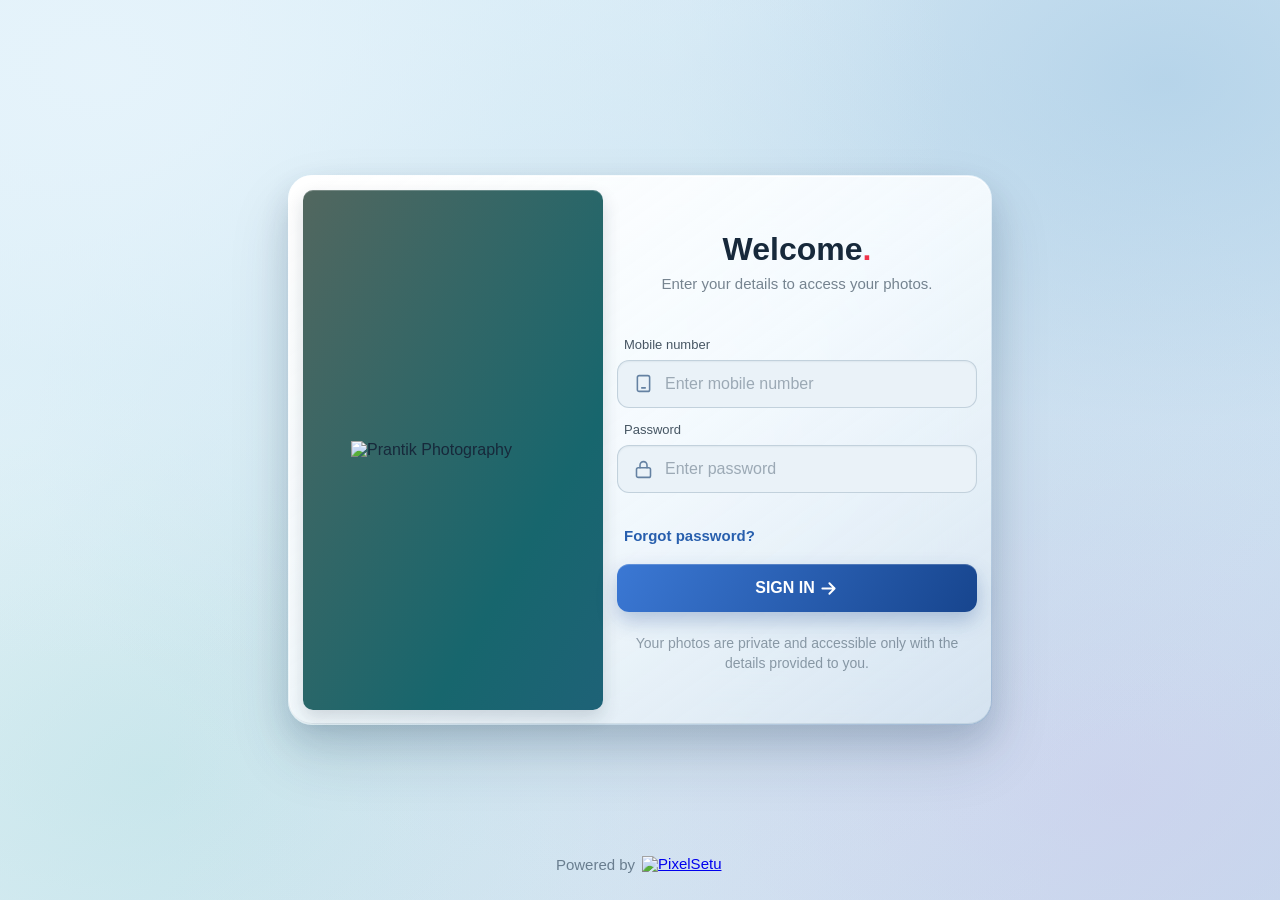
==== login.html @ f002006b "Add files via upload" ====
<!doctype html>
<html lang="en">
<head>
  <meta charset="UTF-8">
  <meta name="viewport" content="width=device-width, initial-scale=1.0, viewport-fit=cover">
  <meta name="theme-color" content="#102b60">
  <title>Login — Prantik Photography</title>
  <style>
    * { box-sizing: border-box; }

    html {
      min-height: 100%;
      background: #beddf1;
    }

    body {
      position: relative;
      min-width: 320px;
      min-height: 100svh;
      margin: 0;
      color: #17293b;
      background:
        radial-gradient(ellipse at 8% 8%, rgba(229, 243, 251, .94) 0%, rgba(218, 238, 248, .66) 25%, transparent 51%),
        radial-gradient(ellipse at 91% 9%, rgba(171, 205, 230, .72) 0%, rgba(200, 224, 240, .42) 30%, transparent 58%),
        radial-gradient(ellipse at 88% 88%, rgba(210, 197, 235, .42) 0%, rgba(226, 217, 243, .2) 34%, transparent 61%),
        radial-gradient(ellipse at 12% 86%, rgba(174, 222, 220, .4) 0%, rgba(207, 238, 235, .2) 33%, transparent 59%),
        radial-gradient(ellipse at 52% 48%, rgba(223, 239, 248, .58) 0%, rgba(184, 211, 228, .24) 38%, transparent 67%),
        linear-gradient(135deg, #f1f8fc 0%, #d8eaf5 48%, #c2dced 100%);
      background-attachment: scroll;
      background-size: cover;
      font-family: "SF Pro Text", "SF Pro Display", -apple-system, BlinkMacSystemFont, "Segoe UI", Arial, sans-serif;
      -webkit-tap-highlight-color: transparent;
      -webkit-user-select: none;
      user-select: none;
      -webkit-touch-callout: none;
    }

    button,
    input { font: inherit; }

    .login-main {
      position: relative;
      z-index: 1;
      width: 100%;
      min-height: 100svh;
      display: grid;
      place-items: center;
      padding: max(24px, env(safe-area-inset-top)) 18px max(24px, env(safe-area-inset-bottom));
    }

.login-card {
      position: relative;
      z-index: 2;
      width: 100%;
      margin: 0 auto;
      padding: 24px 18px 18px;
      border: 1.5px solid transparent;
      border-radius: 27px;
      background:
        linear-gradient(145deg, rgba(255, 255, 255, .8), rgba(238, 247, 253, .68)) padding-box,
        linear-gradient(145deg, rgba(255, 255, 255, .98) 0%, rgba(255, 255, 255, .62) 48%, rgba(91, 132, 164, .42) 100%) border-box;
      box-shadow:
        inset 0 1px 0 rgba(255, 255, 255, .98),
        inset 1px 0 0 rgba(255, 255, 255, .52),
        inset 0 -1px 0 rgba(66, 98, 125, .13),
        0 14px 32px rgba(27, 61, 91, .17),
        0 30px 62px rgba(25, 57, 88, .14);
      -webkit-backdrop-filter: blur(30px) saturate(145%);
      backdrop-filter: blur(30px) saturate(145%);
    }

    .login-stack {
      position: relative;
      width: min(calc(100% - 14px), 365px);
    }

    .powered-by {
      position: fixed;
      z-index: 3;
      top: auto;
      bottom: max(28px, env(safe-area-inset-bottom));
      left: 50%;
      width: max-content;
      margin: 0;
      display: flex;
      align-items: center;
      justify-content: center;
      gap: 7px;
      gap: 7px;
      color: rgba(29, 52, 72, .58);
      font-size: 15px;
      line-height: 1;
      transform: translateX(-50%);
    }

    .powered-by img {
      display: block;
      width: 82px;
      height: auto;
    }

    .powered-by a {
      display: inline-flex;
      align-items: center;
    }

    .login-card h2 {
      margin: 0 0 5px;
      text-align: center;
      font-size: 24px;
    }

    .welcome-period { color: #ef3349; }

    .card-logo {
      height: 118px;
      margin: -12px -6px 25px;
      display: grid;
      place-items: center;
      border-radius: 20px;
      background: linear-gradient(
        120deg,
        #52675f,
        #17666d,
        #285c86,
        #59417e,
        #823f55,
        #9a5837,
        #17666d,
        #52675f
      );
      background-size: 500% 500%;
      box-shadow:
        inset 0 1px 0 rgba(255, 255, 255, .22),
        0 8px 18px rgba(17, 39, 53, .16);
      animation: logo-gradient-flow 14s ease-in-out infinite;
    }

    @keyframes logo-gradient-flow {
      0% { background-position: 0% 50%; }
      50% { background-position: 100% 50%; }
      100% { background-position: 0% 50%; }
    }

    .card-logo img {
      display: block;
      width: 156px;
      height: auto;
    }

    .login-card > p {
      margin: 0 0 25px;
      color: rgba(38, 58, 76, .62);
      text-align: center;
      font-size: 14px;
    }

    .field {
      display: grid;
      gap: 8px;
      margin-bottom: 14px;
    }

    .field label {
      padding-left: 7px;
      color: rgba(20, 39, 55, .78);
      font-size: 13px;
      font-weight: 500;
    }

    .input-wrap {
      height: 48px;
      display: flex;
      align-items: center;
      gap: 11px;
      padding: 0 15px;
      border: 1px solid rgba(74, 108, 136, .25);
      border-radius: 12px;
      background: #eaf2f8;
      box-shadow: inset 0 1px 2px rgba(30, 62, 88, .06);
      transition: border-color .2s ease, box-shadow .2s ease, background .2s ease;
    }

    .input-wrap:focus-within {
      border-color: #3974c9;
      background: #f5f9fc;
      box-shadow: 0 0 0 3px rgba(50, 106, 194, .13);
    }

    .input-wrap svg {
      flex: 0 0 auto;
      width: 21px;
      height: 21px;
      fill: none;
      stroke: #315781;
      stroke-width: 1.8;
      stroke-linecap: round;
      stroke-linejoin: round;
      opacity: .72;
    }

    .input-wrap input {
      width: 100%;
      min-width: 0;
      height: 100%;
      padding: 0;
      border: 0;
      outline: 0;
      color: #15283b;
      background: transparent;
      font-size: 16px;
      -webkit-user-select: text;
      user-select: text;
      -webkit-touch-callout: default;
    }

    .input-wrap input::placeholder { color: rgba(48, 70, 88, .42); }

    .login-button {
      position: relative;
      width: 100%;
      height: 48px;
      margin-top: 0;
      display: flex;
      align-items: center;
      justify-content: center;
      gap: 3px;
      border: 0;
      border-radius: 12px;
      color: #fff;
      background: linear-gradient(120deg, #3b78d4, #17458e);
      box-shadow: 0 9px 20px rgba(24, 68, 138, .27), inset 0 1px 0 rgba(255, 255, 255, .2);
      font-weight: 700;
      letter-spacing: normal;
      text-transform: uppercase;
      cursor: pointer;
      transition: transform .16s ease, filter .2s ease;
    }

    .login-button svg {
      position: static;
      width: 21px;
      height: 21px;
      fill: none;
      stroke: currentColor;
      stroke-width: 2.2;
      stroke-linecap: round;
      stroke-linejoin: round;
    }

    .forgot-password {
      width: max-content;
      height: 56px;
      margin: 0 auto 0 7px;
      padding: 0;
      display: grid;
      place-items: center;
      border: 0;
      color: #285fae;
      background: transparent;
      font-size: 15px;
      font-weight: 700;
      cursor: pointer;
    }

    .forgot-password:active { opacity: .62; }

    .login-button:active { transform: scale(.98); }
    .login-button:hover { filter: brightness(1.06); }

    .login-card > .login-note {
      margin: 18px 0 0;
      color: rgba(38, 58, 76, .48);
      text-align: center;
      font-size: 14px;
      line-height: 1.45;
    }

    @media (max-width: 899px) {
      html,
      body {
        width: 100%;
        height: 100%;
        min-height: 0;
        overflow: hidden;
      }

      .login-main {
        height: 100%;
        min-height: 0;
        overflow-x: hidden;
        overflow-y: auto;
        overscroll-behavior: none;
        -webkit-overflow-scrolling: touch;
      }

      .login-card {
        transform: translateY(-28px);
      }
    }

    @media (min-width: 900px) {
      body,
      .login-main {
        min-height: 100dvh;
      }

      body {
        background-attachment: fixed;
      }

      .login-main {
        padding: 40px;
      }

      .login-stack {
        width: min(calc(100% - 40px), 704px);
      }

      .login-card {
        display: grid;
        grid-template-columns: minmax(0, 300px) minmax(0, 360px);
        column-gap: 14px;
        align-items: center;
        padding: 14px;
        border-radius: 24px;
      }

      .login-card > :not(.card-logo) {
        grid-column: 2;
        width: min(100%, 360px);
        justify-self: center;
      }

      .card-logo {
        grid-column: 1;
        grid-row: 1 / span 7;
        align-self: stretch;
        min-height: 520px;
        height: auto;
        margin: 0;
        border-radius: 10px;
      }

      .card-logo img {
        width: min(68%, 275px);
      }

      .login-card h2 {
        align-self: end;
        margin: 54px 0 7px;
        font-size: 32px;
        transform: translateY(-14px);
      }

      .login-card > p {
        margin-bottom: 30px;
        font-size: 15px;
      }

      .login-card > h2 + p {
        transform: translateY(-14px);
      }

      .field {
        width: 100%;
      }

      .forgot-password {
        margin-left: 0;
        padding-left: 7px;
        justify-items: start;
      }

      .login-card > .login-note {
        align-self: start;
        margin: 20px 8px 36px;
      }
    }

    @media (min-width: 900px) and (max-height: 720px) {
      html,
      body {
        width: 100%;
        height: 100%;
        min-height: 0;
        overflow: hidden;
      }

      .login-main {
        height: 100%;
        min-height: 0;
        padding: 12px 24px;
        overflow: hidden;
      }

      .login-stack {
        width: min(calc(100% - 24px), 630px);
      }

      .login-card {
        grid-template-columns: minmax(0, 265px) minmax(0, 325px);
        column-gap: 12px;
        padding: 10px;
        border-radius: 20px;
        transform: scale(var(--tablet-login-scale, 1));
        transform-origin: center;
      }

      .card-logo {
        min-height: 390px;
        border-radius: 10px;
      }

      .card-logo img {
        width: min(66%, 205px);
      }

      .login-card > :not(.card-logo) {
        width: min(100%, 325px);
      }

      .login-card h2 {
        margin: 12px 0 4px;
        font-size: 27px;
        transform: none;
      }

      .login-card > h2 + p {
        margin-bottom: 16px;
        font-size: 13px;
        transform: none;
      }

      .field {
        gap: 5px;
        margin-bottom: 9px;
      }

      .field label { font-size: 12px; }

      .input-wrap,
      .login-button {
        height: 42px;
      }

      .forgot-password {
        height: 38px;
        font-size: 13px;
      }

      .login-card > .login-note {
        margin: 11px 6px 8px;
        font-size: 12px;
        line-height: 1.35;
      }

      .powered-by {
        bottom: max(8px, env(safe-area-inset-bottom));
        padding: 14px 0 9px;
        font-size: 12px;
      }

      .powered-by img { width: 68px; }
    }

    @media (max-width: 380px) {
      .login-main { padding-inline: 14px; }
      .login-card { padding: 25px 18px 18px; border-radius: 25px; }
      .login-card h2 { font-size: 23px; }
      .input-wrap,
      .login-button { height: 48px; }
    }
  </style>
</head>
<body>
  <main class="login-main">
    <div class="login-stack">
      <form class="login-card" id="login-form">
      <div class="card-logo">
        <img src="https://ik.imagekit.io/d3ycnoiwd/PrantikWebsite/logo.png" alt="Prantik Photography">
      </div>
      <h2>Welcome<span class="welcome-period">.</span></h2>
      <p>Enter your details to access your photos.</p>

      <div class="field">
        <label for="mobile-number">Mobile number</label>
        <div class="input-wrap">
          <svg viewBox="0 0 24 24" aria-hidden="true"><path d="M7 3h10a2 2 0 0 1 2 2v14a2 2 0 0 1-2 2H7a2 2 0 0 1-2-2V5a2 2 0 0 1 2-2Z"/><path d="M10 17h4"/></svg>
          <input id="mobile-number" name="mobile" type="tel" inputmode="numeric" autocomplete="tel" placeholder="Enter mobile number" required>
        </div>
      </div>

      <div class="field">
        <label for="password">Password</label>
        <div class="input-wrap">
          <svg viewBox="0 0 24 24" aria-hidden="true"><rect x="4" y="10" width="16" height="11" rx="2"/><path d="M8 10V7a4 4 0 0 1 8 0v3"/></svg>
          <input id="password" name="password" type="password" autocomplete="current-password" placeholder="Enter password" required>
        </div>
      </div>

      <button class="forgot-password" type="button">Forgot password?</button>
      <button class="login-button" type="submit">
        <span>Sign In</span>
        <svg viewBox="0 0 24 24" aria-hidden="true"><path d="M5 12h14M13 6l6 6-6 6"/></svg>
      </button>
      <p class="login-note">Your photos are private and accessible only with the details provided to you.</p>
      </form>
      <div class="powered-by">
        <span>Powered by</span>
        <a href="https://pixelsetu.com" target="_blank" rel="noopener noreferrer" aria-label="Visit PixelSetu">
          <img src="https://ik.imagekit.io/d3ycnoiwd/PrantikWebsite/PixelSetu-low.png" alt="PixelSetu">
        </a>
      </div>
    </div>
  </main>

  <script>
    const tabletLandscapeQuery = window.matchMedia("(min-width: 900px) and (max-height: 720px)");

    function syncTabletLoginScale() {
      if (!tabletLandscapeQuery.matches) {
        document.documentElement.style.removeProperty("--tablet-login-scale");
        return;
      }

      const availableHeight = window.visualViewport?.height || window.innerHeight;
      const scale = Math.min(1, Math.max(.68, (availableHeight - 128) / 410));
      document.documentElement.style.setProperty("--tablet-login-scale", scale.toFixed(3));
    }

    tabletLandscapeQuery.addEventListener("change", syncTabletLoginScale);
    window.addEventListener("resize", syncTabletLoginScale, { passive: true });
    window.visualViewport?.addEventListener("resize", syncTabletLoginScale, { passive: true });
    syncTabletLoginScale();

    document.addEventListener("contextmenu", event => {
      if (!event.target.closest("input")) event.preventDefault();
    });

    document.querySelector(".forgot-password").addEventListener("click", () => {
      document.dispatchEvent(new CustomEvent("login:forgot-password"));
    });

    document.querySelector("#login-form").addEventListener("submit", event => {
      event.preventDefault();
      window.location.href = "index.html";
    });
  </script>
</body>
</html>
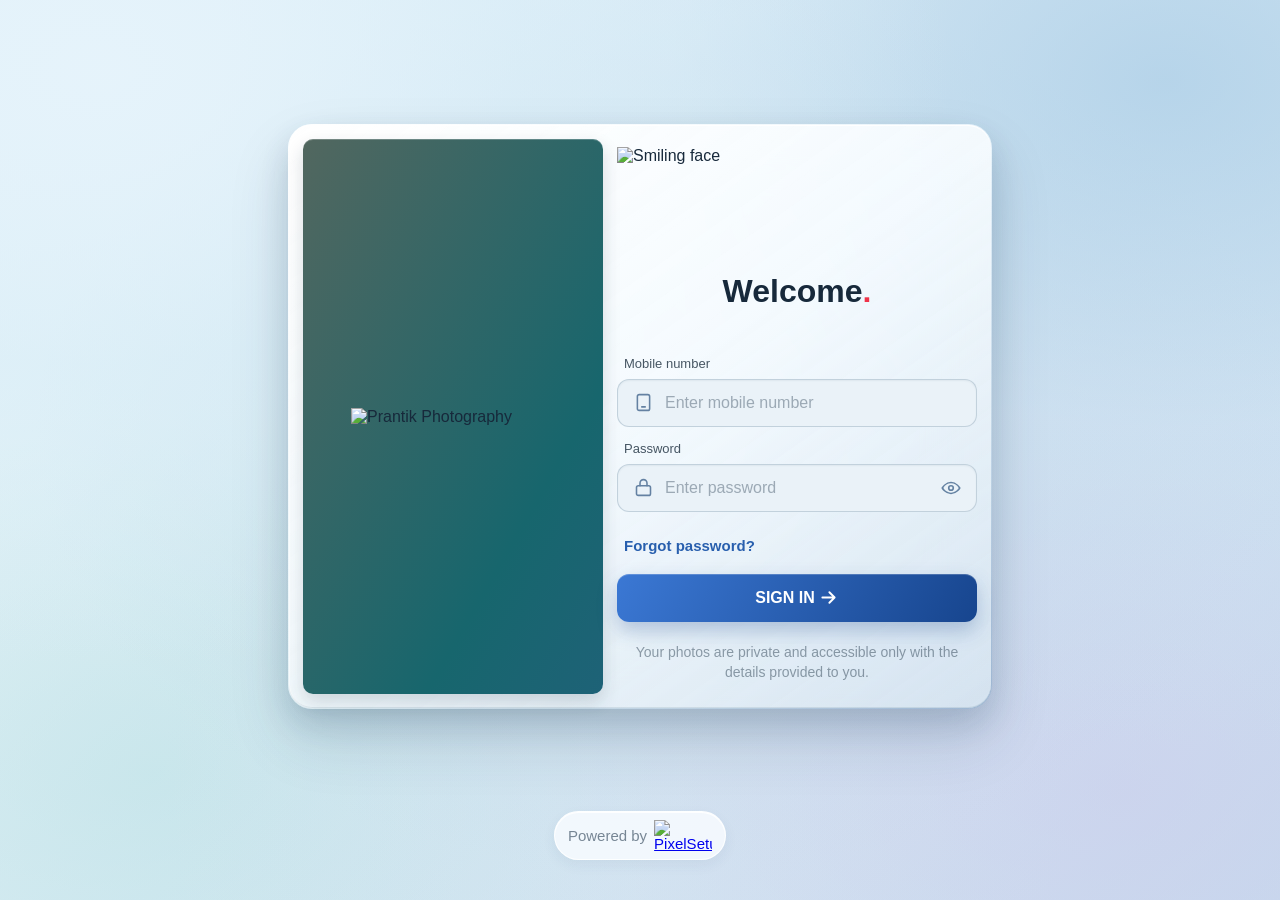
==== commit 3123580e: "Add files via upload" ====
--- a/login.html
+++ b/login.html
@@ -44,13 +44,16 @@
       width: 100%;
       min-height: 100svh;
       display: grid;
+      grid-template-rows: minmax(auto, 1fr) auto;
       place-items: center;
+      row-gap: 18px;
       padding: max(24px, env(safe-area-inset-top)) 18px max(24px, env(safe-area-inset-bottom));
     }
 
 .login-card {
       position: relative;
       z-index: 2;
+      container-type: inline-size;
       width: 100%;
       margin: 0 auto;
       padding: 24px 18px 18px;
@@ -69,33 +72,46 @@
       backdrop-filter: blur(30px) saturate(145%);
     }
 
+    .login-card.recovery-mode {
+      height: var(--login-card-fixed-height);
+      overflow: hidden;
+    }
+
     .login-stack {
       position: relative;
+      grid-row: 1;
+      align-self: center;
       width: min(calc(100% - 14px), 365px);
     }
 
     .powered-by {
-      position: fixed;
+      position: relative;
+      grid-row: 2;
+      align-self: end;
       z-index: 3;
       top: auto;
-      bottom: max(28px, env(safe-area-inset-bottom));
-      left: 50%;
+      bottom: auto;
+      left: auto;
       width: max-content;
-      margin: 0;
+      margin: 0 auto;
       display: flex;
       align-items: center;
       justify-content: center;
       gap: 7px;
-      gap: 7px;
+      padding: 8px 13px;
+      border: 1px solid rgba(255, 255, 255, .86);
+      border-radius: 999px;
       color: rgba(29, 52, 72, .58);
+      background: rgba(248, 252, 255, .84);
+      box-shadow: inset 0 1px 0 rgba(255, 255, 255, .94), 0 5px 14px rgba(37, 72, 101, .06);
       font-size: 15px;
       line-height: 1;
-      transform: translateX(-50%);
+      transform: none;
     }
 
     .powered-by img {
       display: block;
-      width: 82px;
+      width: 58px;
       height: auto;
     }
 
@@ -105,12 +121,86 @@
     }
 
     .login-card h2 {
+      position: relative;
+      top: 5px;
       margin: 0 0 5px;
       text-align: center;
       font-size: 24px;
     }
 
+    .login-card > h2 + p {
+      position: relative;
+      top: 5px;
+    }
+
     .welcome-period { color: #ef3349; }
+
+    .welcome-subspace {
+      width: max-content;
+      max-width: 100%;
+      margin-left: auto;
+      margin-right: auto;
+      min-height: 28px;
+      display: flex;
+      align-items: center;
+      justify-content: center;
+      padding: 5px 10px;
+      border-radius: 8px;
+      color: #a31320;
+      background: #ffe0e3;
+      box-shadow: inset 0 0 0 1px rgba(214, 39, 55, .28);
+      font-size: 12px;
+      line-height: 1.25;
+      opacity: 0;
+      visibility: hidden;
+      transform: scale(.98);
+      transition: opacity .26s ease, transform .26s cubic-bezier(.22, .8, .3, 1), visibility 0s linear .26s;
+    }
+
+    .login-card.login-card > .welcome-subspace {
+      width: max-content;
+      max-width: 100%;
+      margin-top: -16px;
+      margin-left: auto;
+      margin-right: auto;
+    }
+
+    .welcome-subspace.is-error {
+      color: #8f101b;
+      opacity: 1;
+      visibility: visible;
+      transform: scale(1);
+      transition-delay: 0s;
+    }
+
+    .welcome-emoji {
+      position: relative;
+      width: 112px;
+      height: 112px;
+      margin: 0 auto 8px;
+      display: block;
+    }
+
+    .welcome-emoji picture {
+      position: absolute;
+      inset: 0;
+      opacity: 0;
+      transition: opacity .24s ease;
+    }
+
+    .welcome-emoji .emoji-smile,
+    .welcome-emoji.is-password-active .emoji-peek { opacity: 1; }
+    .welcome-emoji.is-password-active .emoji-smile { opacity: 0; }
+    .welcome-emoji.is-login-error .emoji-smile,
+    .welcome-emoji.is-login-error .emoji-peek { opacity: 0; }
+    .welcome-emoji.is-login-error .emoji-error { opacity: 1; }
+
+    .welcome-emoji img {
+      display: block;
+      width: 100%;
+      height: 100%;
+      object-fit: contain;
+    }
 
     .card-logo {
       height: 118px;
@@ -187,6 +277,18 @@
       box-shadow: 0 0 0 3px rgba(50, 106, 194, .13);
     }
 
+    .input-wrap:has(input[aria-invalid="true"]) {
+      border-color: #df5360;
+      background: #fff0f1;
+      box-shadow: inset 0 0 0 1px rgba(218, 48, 63, .08);
+    }
+
+    .input-wrap:has(input[aria-invalid="true"]):focus-within {
+      border-color: #d93646;
+      background: #fff5f5;
+      box-shadow: 0 0 0 3px rgba(217, 54, 70, .12);
+    }
+
     .input-wrap svg {
       flex: 0 0 auto;
       width: 21px;
@@ -215,6 +317,33 @@
     }
 
     .input-wrap input::placeholder { color: rgba(48, 70, 88, .42); }
+
+    .password-toggle {
+      flex: 0 0 auto;
+      width: 34px;
+      height: 34px;
+      margin-right: -7px;
+      padding: 0;
+      display: grid;
+      place-items: center;
+      border: 0;
+      border-radius: 50%;
+      color: #315781;
+      background: transparent;
+      cursor: pointer;
+    }
+
+    .password-toggle svg {
+      width: 22px;
+      height: 22px;
+      stroke: currentColor;
+      opacity: .72;
+    }
+
+    .password-toggle .eye-hidden,
+    .password-toggle[aria-pressed="true"] .eye-visible { display: none; }
+    .password-toggle[aria-pressed="true"] .eye-hidden { display: block; }
+    .password-toggle:active { background: rgba(49, 87, 129, .1); }
 
     .login-button {
       position: relative;
@@ -260,6 +389,12 @@
       background: transparent;
       font-size: 15px;
       font-weight: 700;
+      line-height: 1.2;
+      pointer-events: none;
+    }
+
+    .forgot-password span {
+      pointer-events: auto;
       cursor: pointer;
     }
 
@@ -276,26 +411,222 @@
       line-height: 1.45;
     }
 
+    .recovery-panel {
+      display: none;
+      width: 100%;
+      min-height: 330px;
+      flex-direction: column;
+      align-items: center;
+      justify-content: center;
+      gap: 18px;
+      text-align: center;
+    }
+
+    .login-card.recovery-mode > :not(.card-logo):not(.recovery-panel) {
+      display: none;
+    }
+
+    .login-card.recovery-mode > .recovery-panel {
+      display: flex;
+      animation: recovery-in .34s cubic-bezier(.22, .8, .3, 1) both;
+    }
+
+    .login-card.recovery-mode > .recovery-panel.recovery-leaving {
+      animation: recovery-out .26s ease both;
+    }
+
+    .login-card.returning-to-login > :not(.card-logo):not(.recovery-panel) {
+      animation: sign-in-return .32s cubic-bezier(.22, .8, .3, 1) both;
+    }
+
+    .recovery-emoji {
+      width: 112px;
+      height: 112px;
+    }
+
+    .recovery-emoji img {
+      display: block;
+      width: 100%;
+      height: 100%;
+      object-fit: contain;
+    }
+
+    .recovery-card {
+      position: relative;
+      width: 100%;
+      min-height: 210px;
+      padding: 52px 24px 28px;
+      display: flex;
+      flex-direction: column;
+      align-items: center;
+      justify-content: center;
+      gap: 24px;
+      border: 0;
+      border-radius: 20px;
+      background:
+        radial-gradient(85% 52% at 4% 0%, rgba(202, 222, 255, .78) 0%, transparent 72%),
+        radial-gradient(70% 48% at 53% 0%, rgba(218, 244, 225, .72) 0%, transparent 72%),
+        radial-gradient(82% 54% at 100% 0%, rgba(255, 218, 211, .76) 0%, transparent 72%),
+        #fff;
+      box-shadow: 0 10px 24px rgba(34, 66, 94, .1);
+    }
+
+    .recovery-card p {
+      max-width: 290px;
+      margin: 0;
+      color: #21374a;
+      font-size: 17px;
+      line-height: 1.25;
+    }
+
+    .recovery-card p strong {
+      display: block;
+      margin-top: 1px;
+      color: #5b8ff0;
+      font-size: 19px;
+      font-weight: 700;
+    }
+
+    .recovery-stars {
+      color: rgba(0, 0, 0, .35);
+      font-size: 31px;
+      font-weight: 700;
+      line-height: 1;
+      letter-spacing: 6px;
+      white-space: nowrap;
+    }
+
+    .recovery-back-icon {
+      position: absolute;
+      top: 12px;
+      left: 14px;
+      width: 40px;
+      height: 40px;
+      padding: 0;
+      display: grid;
+      place-items: center;
+      border: 0;
+      border-radius: 50%;
+      color: #315781;
+      background: transparent;
+      cursor: pointer;
+    }
+
+    .recovery-back-icon svg {
+      width: 27px;
+      height: 27px;
+      fill: none;
+      stroke: currentColor;
+      stroke-width: 2.2;
+      stroke-linecap: round;
+      stroke-linejoin: round;
+    }
+
+    .recovery-back-icon:active { background: rgba(49, 87, 129, .1); }
+
+    .recovery-back-link {
+      width: min(100%, 240px);
+      height: 44px;
+      margin-top: 14px;
+      padding: 0 18px;
+      border: 0;
+      border-radius: 12px;
+      color: #fff;
+      background: linear-gradient(120deg, #3b78d4, #17458e);
+      box-shadow: 0 7px 16px rgba(24, 68, 138, .2), inset 0 1px 0 rgba(255, 255, 255, .2);
+      font-weight: 700;
+      cursor: pointer;
+      transition: transform .16s ease, filter .2s ease;
+    }
+
+    .recovery-back-link:hover { filter: brightness(1.06); }
+    .recovery-back-link:active { transform: scale(.98); }
+
+    @keyframes recovery-in {
+      from { opacity: 0; transform: scale(.985); }
+      to { opacity: 1; transform: scale(1); }
+    }
+
+    @keyframes recovery-out {
+      from { opacity: 1; transform: scale(1); }
+      to { opacity: 0; transform: scale(.985); }
+    }
+
+    @keyframes sign-in-return {
+      from { opacity: 0; }
+      to { opacity: 1; }
+    }
+
     @media (max-width: 899px) {
       html,
       body {
         width: 100%;
-        height: 100%;
-        min-height: 0;
-        overflow: hidden;
+        height: auto;
+        min-height: 100%;
+        overflow-x: hidden;
+        overflow-y: visible;
       }
 
       .login-main {
-        height: 100%;
-        min-height: 0;
-        overflow-x: hidden;
-        overflow-y: auto;
-        overscroll-behavior: none;
-        -webkit-overflow-scrolling: touch;
+        height: auto;
+        min-height: 100svh;
+        overflow: visible;
+        overscroll-behavior: auto;
+        -webkit-overflow-scrolling: auto;
       }
 
       .login-card {
         transform: translateY(-28px);
+      }
+
+      .login-card.login-card > .welcome-subspace {
+        margin-top: 0;
+      }
+
+      .login-card.recovery-mode {
+        display: flex;
+        flex-direction: column;
+      }
+
+      .login-card.recovery-mode > .card-logo {
+        flex: 0 0 118px;
+      }
+
+      .login-card.login-card > .recovery-panel {
+        flex: 1 1 auto;
+        min-height: 0;
+        gap: 12px;
+      }
+
+      .recovery-panel .recovery-emoji {
+        flex: 0 0 112px;
+      }
+
+      .recovery-panel .recovery-card {
+        width: calc(100% + 12px);
+        min-height: 0;
+        flex: 1 1 auto;
+        margin: 0 -6px -6px;
+        padding: 90px 20px 22px;
+        display: grid;
+        grid-template-rows: auto minmax(0, 1fr) auto;
+        gap: 8px;
+        align-items: center;
+      }
+
+      .recovery-panel .recovery-card p {
+        align-self: start;
+      }
+
+      .recovery-panel .recovery-stars {
+        align-self: center;
+        justify-self: center;
+      }
+
+      .recovery-panel .recovery-back-link {
+        align-self: end;
+        justify-self: center;
+        margin: 0;
       }
     }
 
@@ -326,7 +657,14 @@
         border-radius: 24px;
       }
 
+      .welcome-emoji {
+        width: 112px;
+        height: 112px;
+      }
+
       .login-card > :not(.card-logo) {
+        position: relative;
+        top: 24px;
         grid-column: 2;
         width: min(100%, 360px);
         justify-self: center;
@@ -334,9 +672,9 @@
 
       .card-logo {
         grid-column: 1;
-        grid-row: 1 / span 7;
+        grid-row: 1 / span 8;
         align-self: stretch;
-        min-height: 520px;
+        min-height: 410px;
         height: auto;
         margin: 0;
         border-radius: 10px;
@@ -362,8 +700,20 @@
         transform: translateY(-14px);
       }
 
-      .field {
+      .login-card.login-card > h2,
+      .login-card.login-card > h2 + p {
+        top: 50px;
+      }
+
+      .login-card.login-card > .welcome-emoji {
+        top: 42px;
+        margin-top: -34px;
+        margin-bottom: -34px;
+      }
+
+      .login-card > .field {
         width: 100%;
+        top: 32px;
       }
 
       .forgot-password {
@@ -376,92 +726,69 @@
         align-self: start;
         margin: 20px 8px 36px;
       }
-    }
-
-    @media (min-width: 900px) and (max-height: 720px) {
-      html,
-      body {
-        width: 100%;
+
+      .login-card.login-card > .recovery-panel {
+        position: relative;
+        top: 0;
+        grid-column: 2;
+        grid-row: 1;
+        width: min(100%, 360px);
         height: 100%;
+        min-height: 410px;
+        align-self: center;
+        justify-self: center;
+      }
+
+      .login-card.recovery-mode > .card-logo {
+        grid-row: 1;
+      }
+
+      .recovery-panel .recovery-emoji {
+        position: absolute;
+        z-index: 2;
+        top: 8px;
+        left: 50%;
+        margin: 0;
+        transform: translateX(-50%);
+      }
+
+      .recovery-panel .recovery-card {
+        position: absolute;
+        top: 138px;
+        right: 0;
+        bottom: 0;
+        left: 0;
         min-height: 0;
-        overflow: hidden;
-      }
-
-      .login-main {
-        height: 100%;
-        min-height: 0;
-        padding: 12px 24px;
-        overflow: hidden;
-      }
-
-      .login-stack {
-        width: min(calc(100% - 24px), 630px);
-      }
-
-      .login-card {
-        grid-template-columns: minmax(0, 265px) minmax(0, 325px);
-        column-gap: 12px;
-        padding: 10px;
-        border-radius: 20px;
-        transform: scale(var(--tablet-login-scale, 1));
-        transform-origin: center;
-      }
-
-      .card-logo {
-        min-height: 390px;
         border-radius: 10px;
       }
 
-      .card-logo img {
-        width: min(66%, 205px);
-      }
-
-      .login-card > :not(.card-logo) {
-        width: min(100%, 325px);
-      }
-
-      .login-card h2 {
-        margin: 12px 0 4px;
-        font-size: 27px;
-        transform: none;
-      }
-
-      .login-card > h2 + p {
-        margin-bottom: 16px;
-        font-size: 13px;
-        transform: none;
-      }
-
-      .field {
-        gap: 5px;
-        margin-bottom: 9px;
-      }
-
-      .field label { font-size: 12px; }
-
-      .input-wrap,
-      .login-button {
-        height: 42px;
-      }
-
-      .forgot-password {
-        height: 38px;
-        font-size: 13px;
-      }
-
-      .login-card > .login-note {
-        margin: 11px 6px 8px;
-        font-size: 12px;
-        line-height: 1.35;
-      }
-
-      .powered-by {
-        bottom: max(8px, env(safe-area-inset-bottom));
-        padding: 14px 0 9px;
-        font-size: 12px;
-      }
-
-      .powered-by img { width: 68px; }
+      .recovery-panel .recovery-card p {
+        position: absolute;
+        top: calc(50% - 69px);
+        left: 50%;
+        width: calc(100% - 38px);
+        transform: translate(-50%, -50%);
+      }
+
+      .recovery-panel .recovery-back-link {
+        position: absolute;
+        right: auto;
+        bottom: 26px;
+        left: 50%;
+        margin: 0;
+        transform: translateX(-50%);
+      }
+
+      .recovery-panel .recovery-stars {
+        position: absolute;
+        top: 58%;
+        left: 50%;
+        transform: translate(-50%, -50%);
+      }
+
+      .recovery-panel .recovery-back-link:active {
+        transform: translateX(-50%) scale(.98);
+      }
     }
 
     @media (max-width: 380px) {
@@ -480,8 +807,22 @@
       <div class="card-logo">
         <img src="https://ik.imagekit.io/d3ycnoiwd/PrantikWebsite/logo.png" alt="Prantik Photography">
       </div>
+      <div class="welcome-emoji" aria-live="off">
+        <picture class="emoji-smile">
+          <source srcset="https://fonts.gstatic.com/s/e/notoemoji/latest/1f600/512.webp" type="image/webp">
+          <img src="https://fonts.gstatic.com/s/e/notoemoji/latest/1f600/512.gif" alt="Smiling face">
+        </picture>
+        <picture class="emoji-peek">
+          <source srcset="https://fonts.gstatic.com/s/e/notoemoji/latest/1fae3/512.webp" type="image/webp">
+          <img src="https://fonts.gstatic.com/s/e/notoemoji/latest/1fae3/512.gif" alt="Peeking face">
+        </picture>
+        <picture class="emoji-error">
+          <source srcset="https://fonts.gstatic.com/s/e/notoemoji/latest/1f629/512.webp" type="image/webp">
+          <img src="https://fonts.gstatic.com/s/e/notoemoji/latest/1f629/512.gif" alt="Distressed face">
+        </picture>
+      </div>
       <h2>Welcome<span class="welcome-period">.</span></h2>
-      <p>Enter your details to access your photos.</p>
+      <p class="welcome-subspace" role="status" aria-live="polite">Entered details are incorrect.</p>
 
       <div class="field">
         <label for="mobile-number">Mobile number</label>
@@ -493,57 +834,121 @@
 
       <div class="field">
         <label for="password">Password</label>
-        <div class="input-wrap">
+        <div class="input-wrap password-wrap">
           <svg viewBox="0 0 24 24" aria-hidden="true"><rect x="4" y="10" width="16" height="11" rx="2"/><path d="M8 10V7a4 4 0 0 1 8 0v3"/></svg>
           <input id="password" name="password" type="password" autocomplete="current-password" placeholder="Enter password" required>
+          <button class="password-toggle" type="button" aria-label="Show password" aria-pressed="false">
+            <svg class="eye-visible" viewBox="0 0 24 24" aria-hidden="true"><path d="M2.5 12s3.5-6 9.5-6 9.5 6 9.5 6-3.5 6-9.5 6-9.5-6-9.5-6Z"/><circle cx="12" cy="12" r="2.5"/></svg>
+            <svg class="eye-hidden" viewBox="0 0 24 24" aria-hidden="true"><path d="M3 3l18 18M10.6 6.2A10.7 10.7 0 0 1 12 6c6 0 9.5 6 9.5 6a17 17 0 0 1-2.2 2.8M6.2 6.2C3.8 7.8 2.5 12 2.5 12s3.5 6 9.5 6a9.8 9.8 0 0 0 3.1-.5M9.9 9.9a3 3 0 0 0 4.2 4.2"/></svg>
+          </button>
         </div>
       </div>
 
-      <button class="forgot-password" type="button">Forgot password?</button>
+      <button class="forgot-password" type="button"><span>Forgot password?</span></button>
       <button class="login-button" type="submit">
         <span>Sign In</span>
         <svg viewBox="0 0 24 24" aria-hidden="true"><path d="M5 12h14M13 6l6 6-6 6"/></svg>
       </button>
       <p class="login-note">Your photos are private and accessible only with the details provided to you.</p>
+      <section class="recovery-panel" aria-labelledby="recovery-message">
+        <picture class="recovery-emoji">
+          <source srcset="https://fonts.gstatic.com/s/e/notoemoji/latest/1f610/512.webp" type="image/webp">
+          <img src="https://fonts.gstatic.com/s/e/notoemoji/latest/1f610/512.gif" alt="Neutral face">
+        </picture>
+        <div class="recovery-card">
+          <button class="recovery-back-icon" type="button" aria-label="Back to sign in">
+            <svg viewBox="0 0 24 24" aria-hidden="true"><path d="m14 6-6 6 6 6M8 12h11"/></svg>
+          </button>
+          <p id="recovery-message">If you have lost your credentials,<strong>Contact your photographer.</strong></p>
+          <div class="recovery-stars" aria-hidden="true">******</div>
+          <button class="recovery-back-link" type="button">Back to Sign in</button>
+        </div>
+      </section>
       </form>
-      <div class="powered-by">
-        <span>Powered by</span>
-        <a href="https://pixelsetu.com" target="_blank" rel="noopener noreferrer" aria-label="Visit PixelSetu">
-          <img src="https://ik.imagekit.io/d3ycnoiwd/PrantikWebsite/PixelSetu-low.png" alt="PixelSetu">
-        </a>
-      </div>
+    </div>
+    <div class="powered-by">
+      <span>Powered by</span>
+      <a href="https://pixelsetu.com" target="_blank" rel="noopener noreferrer" aria-label="Visit PixelSetu">
+        <img src="https://ik.imagekit.io/d3ycnoiwd/PrantikWebsite/PixelSetu-low.png" alt="PixelSetu">
+      </a>
     </div>
   </main>
 
   <script>
-    const tabletLandscapeQuery = window.matchMedia("(min-width: 900px) and (max-height: 720px)");
-
-    function syncTabletLoginScale() {
-      if (!tabletLandscapeQuery.matches) {
-        document.documentElement.style.removeProperty("--tablet-login-scale");
-        return;
-      }
-
-      const availableHeight = window.visualViewport?.height || window.innerHeight;
-      const scale = Math.min(1, Math.max(.68, (availableHeight - 128) / 410));
-      document.documentElement.style.setProperty("--tablet-login-scale", scale.toFixed(3));
-    }
-
-    tabletLandscapeQuery.addEventListener("change", syncTabletLoginScale);
-    window.addEventListener("resize", syncTabletLoginScale, { passive: true });
-    window.visualViewport?.addEventListener("resize", syncTabletLoginScale, { passive: true });
-    syncTabletLoginScale();
-
     document.addEventListener("contextmenu", event => {
       if (!event.target.closest("input")) event.preventDefault();
     });
 
+    const loginForm = document.querySelector("#login-form");
+    const recoveryPanel = document.querySelector(".recovery-panel");
+    const recoveryBackButtons = document.querySelectorAll(".recovery-back-icon, .recovery-back-link");
+
     document.querySelector(".forgot-password").addEventListener("click", () => {
+      loginForm.style.setProperty("--login-card-fixed-height", `${loginForm.offsetHeight}px`);
+      loginForm.classList.add("recovery-mode");
       document.dispatchEvent(new CustomEvent("login:forgot-password"));
     });
 
-    document.querySelector("#login-form").addEventListener("submit", event => {
+    recoveryBackButtons.forEach(button => {
+      button.addEventListener("click", () => {
+        if (recoveryPanel.classList.contains("recovery-leaving")) return;
+        recoveryPanel.classList.add("recovery-leaving");
+        recoveryPanel.addEventListener("animationend", () => {
+          recoveryPanel.classList.remove("recovery-leaving");
+          loginForm.classList.remove("recovery-mode");
+          loginForm.classList.add("returning-to-login");
+          loginForm.style.removeProperty("--login-card-fixed-height");
+          window.setTimeout(() => loginForm.classList.remove("returning-to-login"), 340);
+        }, { once: true });
+      });
+    });
+
+    const passwordInput = document.querySelector("#password");
+    const passwordToggle = document.querySelector(".password-toggle");
+    const passwordWrap = document.querySelector(".password-wrap");
+    const welcomeEmoji = document.querySelector(".welcome-emoji");
+    const mobileInput = document.querySelector("#mobile-number");
+    const loginStatus = document.querySelector(".welcome-subspace");
+
+    passwordWrap.addEventListener("focusin", () => {
+      welcomeEmoji.classList.add("is-password-active");
+    });
+
+    passwordWrap.addEventListener("focusout", () => {
+      requestAnimationFrame(() => {
+        if (!passwordWrap.contains(document.activeElement)) {
+          welcomeEmoji.classList.remove("is-password-active");
+        }
+      });
+    });
+
+    passwordToggle.addEventListener("click", () => {
+      const shouldShow = passwordInput.type === "password";
+      passwordInput.type = shouldShow ? "text" : "password";
+      passwordToggle.setAttribute("aria-pressed", String(shouldShow));
+      passwordToggle.setAttribute("aria-label", shouldShow ? "Hide password" : "Show password");
+    });
+
+    [mobileInput, passwordInput].forEach(input => {
+      input.addEventListener("input", () => {
+        welcomeEmoji.classList.remove("is-login-error");
+        loginStatus.classList.remove("is-error");
+        mobileInput.removeAttribute("aria-invalid");
+        passwordInput.removeAttribute("aria-invalid");
+      });
+    });
+
+    loginForm.addEventListener("submit", event => {
       event.preventDefault();
+      const credentialsAreValid = mobileInput.value.trim() === "1234" && passwordInput.value === "1234";
+      if (!credentialsAreValid) {
+        welcomeEmoji.classList.add("is-login-error");
+        loginStatus.classList.add("is-error");
+        mobileInput.setAttribute("aria-invalid", "true");
+        passwordInput.setAttribute("aria-invalid", "true");
+        return;
+      }
+
       window.location.href = "index.html";
     });
   </script>
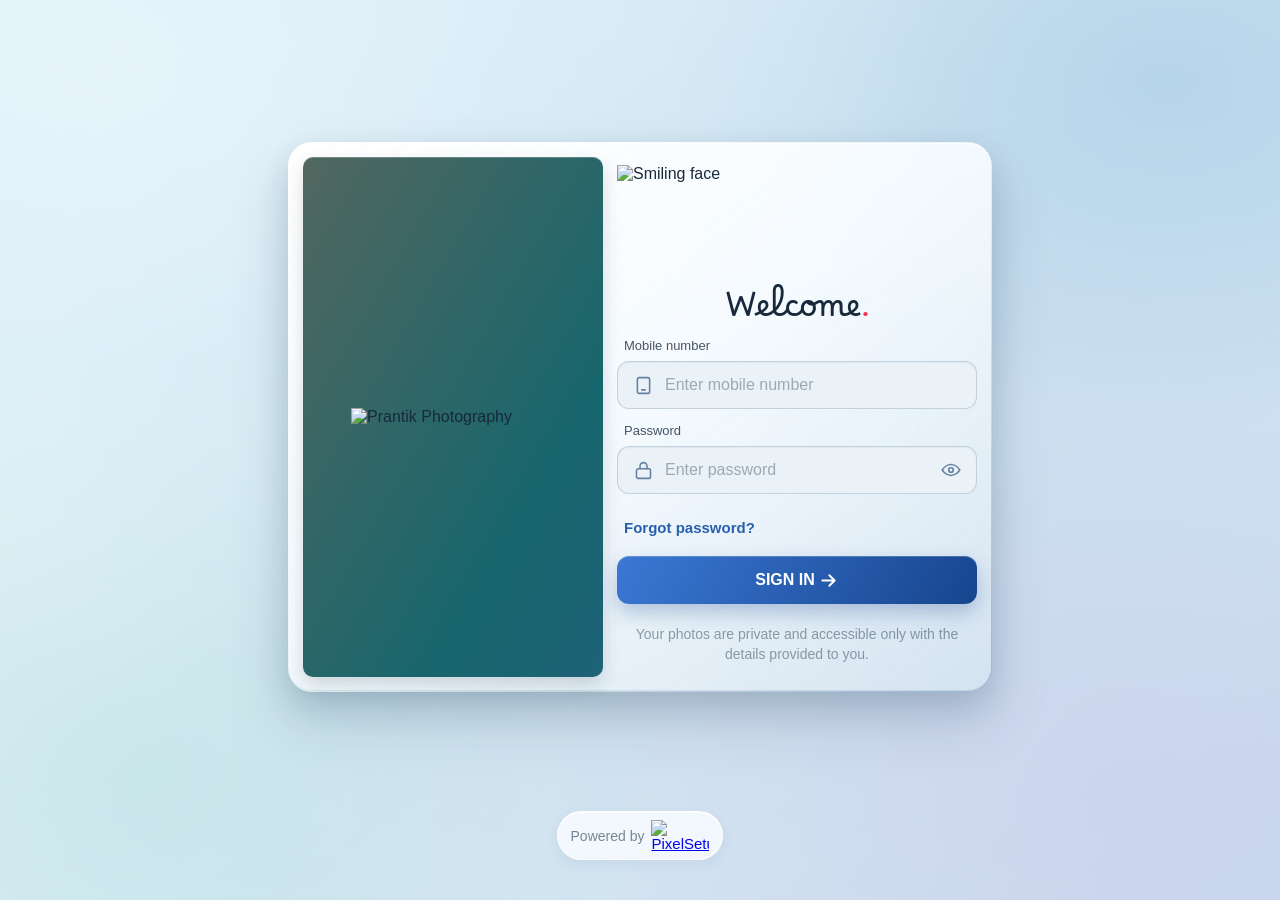
==== commit 3a4d9991: "Add files via upload" ====
--- a/login.html
+++ b/login.html
@@ -5,6 +5,9 @@
   <meta name="viewport" content="width=device-width, initial-scale=1.0, viewport-fit=cover">
   <meta name="theme-color" content="#102b60">
   <title>Login — Prantik Photography</title>
+  <link rel="preconnect" href="https://fonts.googleapis.com">
+  <link rel="preconnect" href="https://fonts.gstatic.com" crossorigin>
+  <link href="https://fonts.googleapis.com/css2?family=Borel&display=swap" rel="stylesheet">
   <style>
     * { box-sizing: border-box; }
 
@@ -115,6 +118,10 @@
       height: auto;
     }
 
+    .powered-by > span {
+      font-size: 14px;
+    }
+
     .powered-by a {
       display: inline-flex;
       align-items: center;
@@ -133,7 +140,31 @@
       top: 5px;
     }
 
+    .welcome-title {
+      grid-area: 1 / 1;
+      width: 100%;
+      font-family: "Borel", cursive;
+      font-weight: 400;
+      line-height: 1;
+      text-align: center;
+    }
+
     .welcome-period { color: #ef3349; }
+
+    .welcome-slot {
+      position: relative;
+      display: grid;
+      place-items: center;
+    }
+
+    .login-card.has-login-error .welcome-title {
+      visibility: hidden;
+    }
+
+    .login-card.has-login-error {
+      height: var(--login-card-error-height);
+    }
+
 
     .welcome-subspace {
       width: max-content;
@@ -173,19 +204,57 @@
       transition-delay: 0s;
     }
 
+    .welcome-slot > .welcome-subspace {
+      position: relative;
+      grid-area: 1 / 1;
+      margin: 0;
+      justify-self: center;
+      align-self: center;
+      transform: scale(.98);
+      pointer-events: none;
+    }
+
+    .welcome-slot > .welcome-subspace.is-error {
+      transform: scale(1);
+    }
+
     .welcome-emoji {
       position: relative;
       width: 112px;
       height: 112px;
       margin: 0 auto 8px;
       display: block;
+      cursor: pointer;
+      transition: scale .16s cubic-bezier(.22, .8, .3, 1);
+      touch-action: manipulation;
+    }
+
+    .welcome-emoji:active,
+    .recovery-emoji:active { scale: .965; }
+
+    .welcome-emoji.is-changing {
+      animation: emoji-change-scale .22s cubic-bezier(.22, .8, .3, 1);
+    }
+
+    .recovery-emoji.is-changing picture {
+      transform-origin: 50% 50%;
+      animation: recovery-emoji-change-scale .22s cubic-bezier(.22, .8, .3, 1);
+    }
+
+    @keyframes emoji-change-scale {
+      0%, 100% { scale: 1; }
+      45% { scale: .965; }
+    }
+
+    @keyframes recovery-emoji-change-scale {
+      0%, 100% { transform: scale(1); }
+      45% { transform: scale(.965); }
     }
 
     .welcome-emoji picture {
       position: absolute;
       inset: 0;
       opacity: 0;
-      transition: opacity .24s ease;
     }
 
     .welcome-emoji .emoji-smile,
@@ -194,6 +263,10 @@
     .welcome-emoji.is-login-error .emoji-smile,
     .welcome-emoji.is-login-error .emoji-peek { opacity: 0; }
     .welcome-emoji.is-login-error .emoji-error { opacity: 1; }
+    .welcome-emoji.is-dizzy .emoji-smile,
+    .welcome-emoji.is-dizzy .emoji-peek,
+    .welcome-emoji.is-dizzy .emoji-error { opacity: 0; }
+    .welcome-emoji.is-dizzy .emoji-dizzy { opacity: 1; }
 
     .welcome-emoji img {
       display: block;
@@ -428,11 +501,18 @@
 
     .login-card.recovery-mode > .recovery-panel {
       display: flex;
+    }
+
+    .login-card.recovery-mode > .recovery-panel .recovery-card {
       animation: recovery-in .34s cubic-bezier(.22, .8, .3, 1) both;
     }
 
-    .login-card.recovery-mode > .recovery-panel.recovery-leaving {
+    .login-card.recovery-mode > .recovery-panel.recovery-leaving .recovery-card {
       animation: recovery-out .26s ease both;
+    }
+
+    .login-card.recovery-mode > .recovery-panel.recovery-leaving .recovery-emoji {
+      animation: recovery-emoji-out .26s ease both;
     }
 
     .login-card.returning-to-login > :not(.card-logo):not(.recovery-panel) {
@@ -440,9 +520,23 @@
     }
 
     .recovery-emoji {
+      position: relative;
       width: 112px;
       height: 112px;
-    }
+      cursor: pointer;
+      transition: scale .16s cubic-bezier(.22, .8, .3, 1);
+      touch-action: manipulation;
+    }
+
+    .recovery-emoji picture {
+      position: absolute;
+      inset: 0;
+      opacity: 1;
+    }
+
+    .recovery-emoji .emoji-dizzy { opacity: 0; }
+    .recovery-emoji.is-dizzy picture { opacity: 0; }
+    .recovery-emoji.is-dizzy .emoji-dizzy { opacity: 1; }
 
     .recovery-emoji img {
       display: block;
@@ -552,6 +646,11 @@
       to { opacity: 0; transform: scale(.985); }
     }
 
+    @keyframes recovery-emoji-out {
+      from { opacity: 1; }
+      to { opacity: 0; }
+    }
+
     @keyframes sign-in-return {
       from { opacity: 0; }
       to { opacity: 1; }
@@ -579,8 +678,27 @@
         transform: translateY(-28px);
       }
 
+      .login-card > .credential-field {
+        transform: translateY(14px);
+      }
+
       .login-card.login-card > .welcome-subspace {
         margin-top: 0;
+      }
+
+      .welcome-emoji {
+        width: 76px;
+        height: 76px;
+        margin-top: -6px;
+        margin-bottom: 24px;
+      }
+
+      .login-card.login-card .welcome-title {
+        transform: none;
+      }
+
+      .login-card > .welcome-slot {
+        transform: translateY(-4px);
       }
 
       .login-card.recovery-mode {
@@ -595,11 +713,13 @@
       .login-card.login-card > .recovery-panel {
         flex: 1 1 auto;
         min-height: 0;
-        gap: 12px;
+        gap: 26px;
       }
 
       .recovery-panel .recovery-emoji {
-        flex: 0 0 112px;
+        width: 76px;
+        height: 76px;
+        flex: 0 0 76px;
       }
 
       .recovery-panel .recovery-card {
@@ -658,8 +778,8 @@
       }
 
       .welcome-emoji {
-        width: 112px;
-        height: 112px;
+        width: 96px;
+        height: 96px;
       }
 
       .login-card > :not(.card-logo) {
@@ -688,7 +808,32 @@
         align-self: end;
         margin: 54px 0 7px;
         font-size: 32px;
-        transform: translateY(-14px);
+        transform: translateY(-4px);
+      }
+
+      .login-card > .welcome-slot {
+        top: 38px;
+        min-height: 93px;
+        margin-bottom: 12px;
+      }
+
+      .login-card > .welcome-slot .welcome-title {
+        top: 0;
+        margin: 0;
+        transform: none;
+      }
+
+      .welcome-slot > .welcome-subspace {
+        transform: translateY(16px) scale(.98);
+      }
+
+      .welcome-slot > .welcome-subspace.is-error {
+        transform: translateY(16px) scale(1);
+      }
+
+      .recovery-panel .recovery-emoji {
+        width: 96px;
+        height: 96px;
       }
 
       .login-card > p {
@@ -708,7 +853,7 @@
       .login-card.login-card > .welcome-emoji {
         top: 42px;
         margin-top: -34px;
-        margin-bottom: -34px;
+        margin-bottom: -18px;
       }
 
       .login-card > .field {
@@ -807,7 +952,7 @@
       <div class="card-logo">
         <img src="https://ik.imagekit.io/d3ycnoiwd/PrantikWebsite/logo.png" alt="Prantik Photography">
       </div>
-      <div class="welcome-emoji" aria-live="off">
+      <div class="welcome-emoji" role="button" tabindex="0" aria-label="Change emoji temporarily" aria-live="off">
         <picture class="emoji-smile">
           <source srcset="https://fonts.gstatic.com/s/e/notoemoji/latest/1f600/512.webp" type="image/webp">
           <img src="https://fonts.gstatic.com/s/e/notoemoji/latest/1f600/512.gif" alt="Smiling face">
@@ -820,11 +965,17 @@
           <source srcset="https://fonts.gstatic.com/s/e/notoemoji/latest/1f629/512.webp" type="image/webp">
           <img src="https://fonts.gstatic.com/s/e/notoemoji/latest/1f629/512.gif" alt="Distressed face">
         </picture>
+        <picture class="emoji-dizzy">
+          <source srcset="https://fonts.gstatic.com/s/e/notoemoji/latest/1f635/512.webp" type="image/webp">
+          <img src="https://fonts.gstatic.com/s/e/notoemoji/latest/1f635/512.gif" alt="Dizzy face">
+        </picture>
       </div>
-      <h2>Welcome<span class="welcome-period">.</span></h2>
-      <p class="welcome-subspace" role="status" aria-live="polite">Entered details are incorrect.</p>
-
-      <div class="field">
+      <div class="welcome-slot">
+        <h2 class="welcome-title">Welcome<span class="welcome-period">.</span></h2>
+        <p class="welcome-subspace" role="status" aria-live="polite">Entered details are incorrect.</p>
+      </div>
+
+      <div class="field credential-field">
         <label for="mobile-number">Mobile number</label>
         <div class="input-wrap">
           <svg viewBox="0 0 24 24" aria-hidden="true"><path d="M7 3h10a2 2 0 0 1 2 2v14a2 2 0 0 1-2 2H7a2 2 0 0 1-2-2V5a2 2 0 0 1 2-2Z"/><path d="M10 17h4"/></svg>
@@ -832,7 +983,7 @@
         </div>
       </div>
 
-      <div class="field">
+      <div class="field credential-field">
         <label for="password">Password</label>
         <div class="input-wrap password-wrap">
           <svg viewBox="0 0 24 24" aria-hidden="true"><rect x="4" y="10" width="16" height="11" rx="2"/><path d="M8 10V7a4 4 0 0 1 8 0v3"/></svg>
@@ -851,10 +1002,16 @@
       </button>
       <p class="login-note">Your photos are private and accessible only with the details provided to you.</p>
       <section class="recovery-panel" aria-labelledby="recovery-message">
-        <picture class="recovery-emoji">
-          <source srcset="https://fonts.gstatic.com/s/e/notoemoji/latest/1f610/512.webp" type="image/webp">
-          <img src="https://fonts.gstatic.com/s/e/notoemoji/latest/1f610/512.gif" alt="Neutral face">
-        </picture>
+        <div class="recovery-emoji" role="button" tabindex="0" aria-label="Change emoji temporarily">
+          <picture class="emoji-neutral">
+            <source srcset="https://fonts.gstatic.com/s/e/notoemoji/latest/1f610/512.webp" type="image/webp">
+            <img src="https://fonts.gstatic.com/s/e/notoemoji/latest/1f610/512.gif" alt="Neutral face">
+          </picture>
+          <picture class="emoji-dizzy">
+            <source srcset="https://fonts.gstatic.com/s/e/notoemoji/latest/1f635/512.webp" type="image/webp">
+            <img src="https://fonts.gstatic.com/s/e/notoemoji/latest/1f635/512.gif" alt="Dizzy face">
+          </picture>
+        </div>
         <div class="recovery-card">
           <button class="recovery-back-icon" type="button" aria-label="Back to sign in">
             <svg viewBox="0 0 24 24" aria-hidden="true"><path d="m14 6-6 6 6 6M8 12h11"/></svg>
@@ -881,21 +1038,29 @@
 
     const loginForm = document.querySelector("#login-form");
     const recoveryPanel = document.querySelector(".recovery-panel");
+    const recoveryCard = document.querySelector(".recovery-card");
     const recoveryBackButtons = document.querySelectorAll(".recovery-back-icon, .recovery-back-link");
 
     document.querySelector(".forgot-password").addEventListener("click", () => {
+      restoreDesignatedEmoji(document.querySelector(".welcome-emoji"));
       loginForm.style.setProperty("--login-card-fixed-height", `${loginForm.offsetHeight}px`);
       loginForm.classList.add("recovery-mode");
+      restoreDesignatedEmoji(document.querySelector(".recovery-emoji"));
       document.dispatchEvent(new CustomEvent("login:forgot-password"));
     });
 
     recoveryBackButtons.forEach(button => {
       button.addEventListener("click", () => {
         if (recoveryPanel.classList.contains("recovery-leaving")) return;
+        const recoveryEmoji = document.querySelector(".recovery-emoji");
+        cancelTemporaryEmoji(recoveryEmoji);
+        restoreDesignatedEmoji(document.querySelector(".welcome-emoji"));
         recoveryPanel.classList.add("recovery-leaving");
-        recoveryPanel.addEventListener("animationend", () => {
+        recoveryCard.addEventListener("animationend", event => {
+          if (event.animationName !== "recovery-out") return;
           recoveryPanel.classList.remove("recovery-leaving");
           loginForm.classList.remove("recovery-mode");
+          restoreDesignatedEmoji(recoveryEmoji, false);
           loginForm.classList.add("returning-to-login");
           loginForm.style.removeProperty("--login-card-fixed-height");
           window.setTimeout(() => loginForm.classList.remove("returning-to-login"), 340);
@@ -906,23 +1071,131 @@
     const passwordInput = document.querySelector("#password");
     const passwordToggle = document.querySelector(".password-toggle");
     const passwordWrap = document.querySelector(".password-wrap");
+    const mobileInput = document.querySelector("#mobile-number");
     const welcomeEmoji = document.querySelector(".welcome-emoji");
-    const mobileInput = document.querySelector("#mobile-number");
     const loginStatus = document.querySelector(".welcome-subspace");
+    const emojiRestoreTimers = new WeakMap();
+    const isMobileLoginView = () => window.matchMedia("(max-width: 899px)").matches;
+    let passwordScrollTimer;
+    let passwordScrollLock;
+    let passwordScrollCorrectionPending = false;
+
+    function showEmojiDuringPasswordFocus() {
+      if (!isMobileLoginView() || document.activeElement !== passwordInput) return;
+      const emojiTop = welcomeEmoji.getBoundingClientRect().top;
+      const correction = emojiTop - 120;
+      if (Math.abs(correction) > 1) {
+        window.scrollBy({ top: correction, left: 0, behavior: "auto" });
+      }
+    }
+
+    passwordInput.addEventListener("focus", () => {
+      if (!isMobileLoginView()) return;
+      window.clearTimeout(passwordScrollTimer);
+      window.clearInterval(passwordScrollLock);
+      requestAnimationFrame(showEmojiDuringPasswordFocus);
+      window.setTimeout(showEmojiDuringPasswordFocus, 120);
+      window.setTimeout(showEmojiDuringPasswordFocus, 350);
+      passwordScrollLock = window.setInterval(showEmojiDuringPasswordFocus, 80);
+      passwordScrollTimer = window.setTimeout(() => {
+        window.clearInterval(passwordScrollLock);
+        showEmojiDuringPasswordFocus();
+      }, 1600);
+    });
+
+    passwordInput.addEventListener("blur", () => {
+      window.clearInterval(passwordScrollLock);
+      window.clearTimeout(passwordScrollTimer);
+    });
+
+    window.visualViewport?.addEventListener("resize", () => {
+      if (document.activeElement !== passwordInput || !isMobileLoginView()) return;
+      window.clearTimeout(passwordScrollTimer);
+      passwordScrollTimer = window.setTimeout(showEmojiDuringPasswordFocus, 180);
+    });
+
+    const maintainPasswordEmojiPosition = () => {
+      if (!isMobileLoginView() || document.activeElement !== passwordInput || passwordScrollCorrectionPending) return;
+      passwordScrollCorrectionPending = true;
+      requestAnimationFrame(() => {
+        passwordScrollCorrectionPending = false;
+        showEmojiDuringPasswordFocus();
+      });
+    };
+
+    window.addEventListener("scroll", maintainPasswordEmojiPosition, { passive: true });
+    window.visualViewport?.addEventListener("scroll", maintainPasswordEmojiPosition, { passive: true });
+
+    function animateEmojiChange(emoji) {
+      if (!emoji) return;
+      emoji.classList.remove("is-changing");
+      void emoji.offsetWidth;
+      emoji.classList.add("is-changing");
+    }
+
+    function cancelTemporaryEmoji(emoji) {
+      if (!emoji) return;
+      const existingTimer = emojiRestoreTimers.get(emoji);
+      if (existingTimer) window.clearTimeout(existingTimer);
+      emojiRestoreTimers.delete(emoji);
+      emoji.classList.remove("is-changing");
+    }
+
+    function restoreDesignatedEmoji(emoji, shouldAnimate = true) {
+      if (!emoji) return;
+      cancelTemporaryEmoji(emoji);
+      emoji.classList.remove("is-dizzy");
+      if (shouldAnimate) animateEmojiChange(emoji);
+    }
+
+    document.querySelectorAll(".welcome-emoji, .recovery-emoji").forEach(emoji => {
+      const showTemporaryDizzyEmoji = () => {
+        const existingTimer = emojiRestoreTimers.get(emoji);
+        if (existingTimer) window.clearTimeout(existingTimer);
+        emoji.classList.add("is-dizzy");
+        animateEmojiChange(emoji);
+        emojiRestoreTimers.set(emoji, window.setTimeout(() => {
+          emoji.classList.remove("is-dizzy");
+          animateEmojiChange(emoji);
+          emojiRestoreTimers.delete(emoji);
+        }, 5000));
+      };
+
+      emoji.addEventListener("animationend", event => {
+        if (event.animationName === "emoji-change-scale" ||
+            event.animationName === "recovery-emoji-change-scale") {
+          emoji.classList.remove("is-changing");
+        }
+      });
+
+      emoji.addEventListener("click", showTemporaryDizzyEmoji);
+      emoji.addEventListener("keydown", event => {
+        if (event.key !== "Enter" && event.code !== "Space") return;
+        event.preventDefault();
+        showTemporaryDizzyEmoji();
+      });
+    });
 
     passwordWrap.addEventListener("focusin", () => {
+      restoreDesignatedEmoji(welcomeEmoji);
       welcomeEmoji.classList.add("is-password-active");
+    });
+
+    mobileInput.addEventListener("focus", () => {
+      restoreDesignatedEmoji(welcomeEmoji);
     });
 
     passwordWrap.addEventListener("focusout", () => {
       requestAnimationFrame(() => {
         if (!passwordWrap.contains(document.activeElement)) {
+          restoreDesignatedEmoji(welcomeEmoji);
           welcomeEmoji.classList.remove("is-password-active");
         }
       });
     });
 
     passwordToggle.addEventListener("click", () => {
+      restoreDesignatedEmoji(welcomeEmoji);
       const shouldShow = passwordInput.type === "password";
       passwordInput.type = shouldShow ? "text" : "password";
       passwordToggle.setAttribute("aria-pressed", String(shouldShow));
@@ -931,8 +1204,11 @@
 
     [mobileInput, passwordInput].forEach(input => {
       input.addEventListener("input", () => {
+        restoreDesignatedEmoji(welcomeEmoji);
         welcomeEmoji.classList.remove("is-login-error");
         loginStatus.classList.remove("is-error");
+        loginForm.classList.remove("has-login-error");
+        loginForm.style.removeProperty("--login-card-error-height");
         mobileInput.removeAttribute("aria-invalid");
         passwordInput.removeAttribute("aria-invalid");
       });
@@ -942,8 +1218,11 @@
       event.preventDefault();
       const credentialsAreValid = mobileInput.value.trim() === "1234" && passwordInput.value === "1234";
       if (!credentialsAreValid) {
+        loginForm.style.setProperty("--login-card-error-height", `${loginForm.offsetHeight}px`);
+        restoreDesignatedEmoji(welcomeEmoji);
         welcomeEmoji.classList.add("is-login-error");
         loginStatus.classList.add("is-error");
+        loginForm.classList.add("has-login-error");
         mobileInput.setAttribute("aria-invalid", "true");
         passwordInput.setAttribute("aria-invalid", "true");
         return;
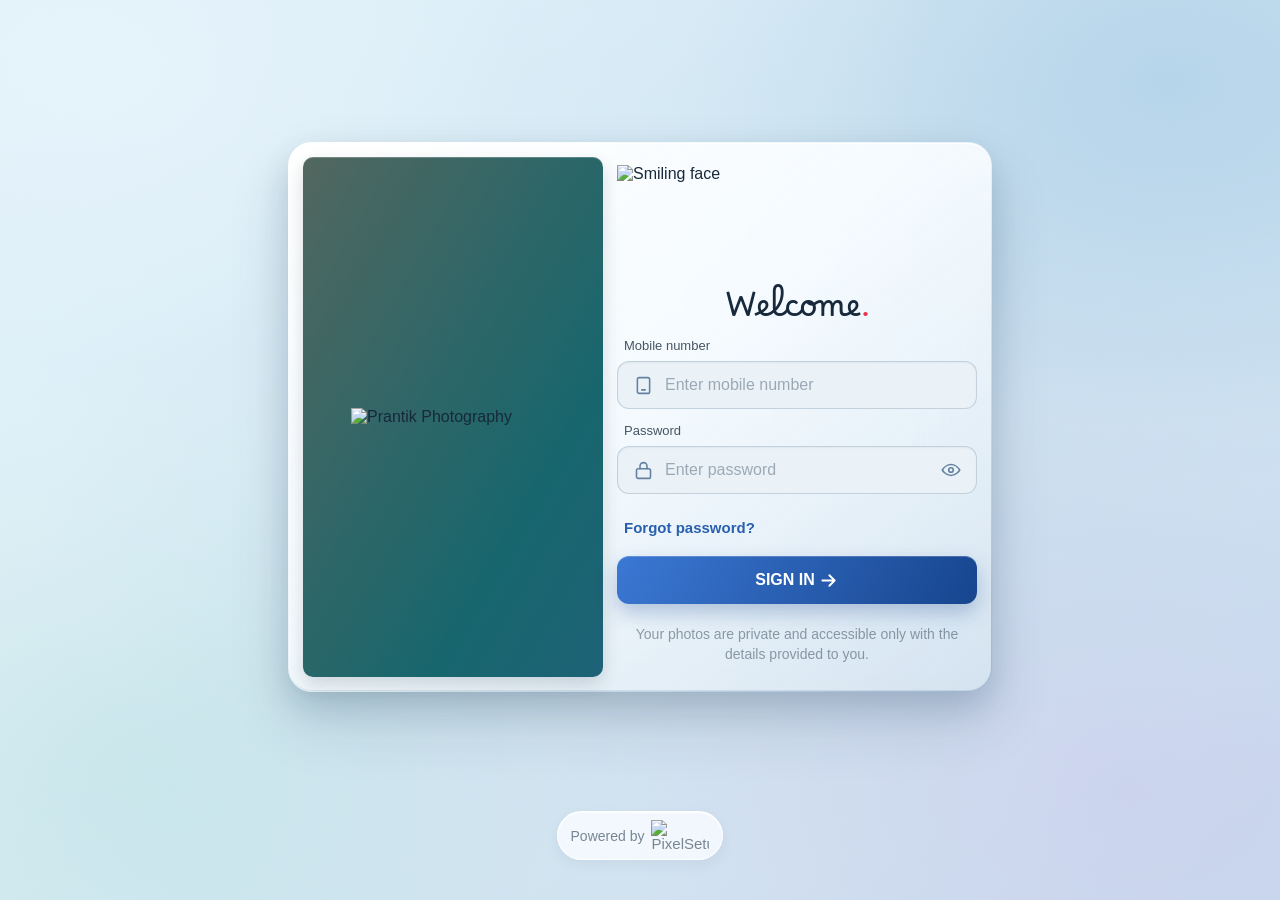
==== commit d98bf010: "Add files via upload" ====
--- a/login.html
+++ b/login.html
@@ -109,6 +109,8 @@
       box-shadow: inset 0 1px 0 rgba(255, 255, 255, .94), 0 5px 14px rgba(37, 72, 101, .06);
       font-size: 15px;
       line-height: 1;
+      text-decoration: none;
+      cursor: pointer;
       transform: none;
     }
 
@@ -120,11 +122,6 @@
 
     .powered-by > span {
       font-size: 14px;
-    }
-
-    .powered-by a {
-      display: inline-flex;
-      align-items: center;
     }
 
     .login-card h2 {
@@ -1023,12 +1020,10 @@
       </section>
       </form>
     </div>
-    <div class="powered-by">
+    <a class="powered-by" href="https://pixelsetu.com" target="_blank" rel="noopener noreferrer" aria-label="Visit PixelSetu">
       <span>Powered by</span>
-      <a href="https://pixelsetu.com" target="_blank" rel="noopener noreferrer" aria-label="Visit PixelSetu">
-        <img src="https://ik.imagekit.io/d3ycnoiwd/PrantikWebsite/PixelSetu-low.png" alt="PixelSetu">
-      </a>
-    </div>
+      <img src="https://ik.imagekit.io/d3ycnoiwd/PrantikWebsite/PixelSetu-low.png" alt="PixelSetu">
+    </a>
   </main>
 
   <script>
